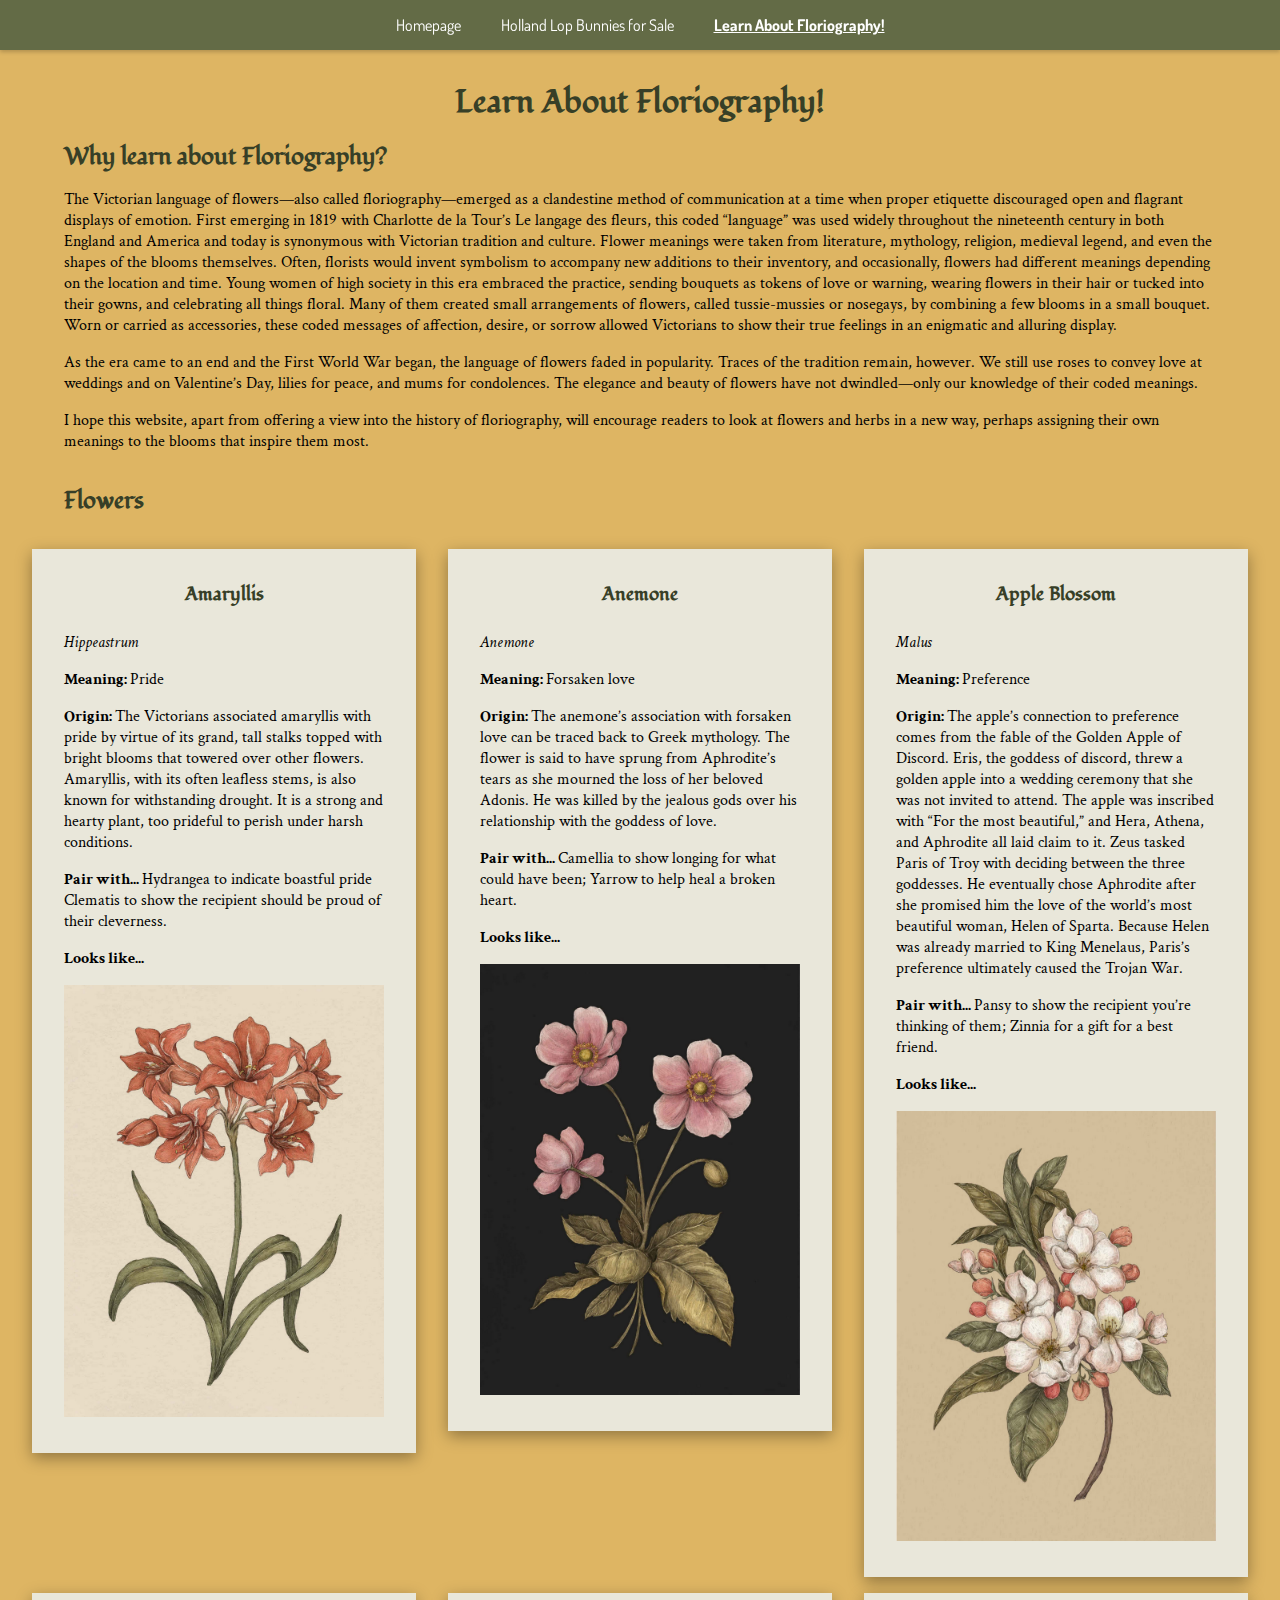
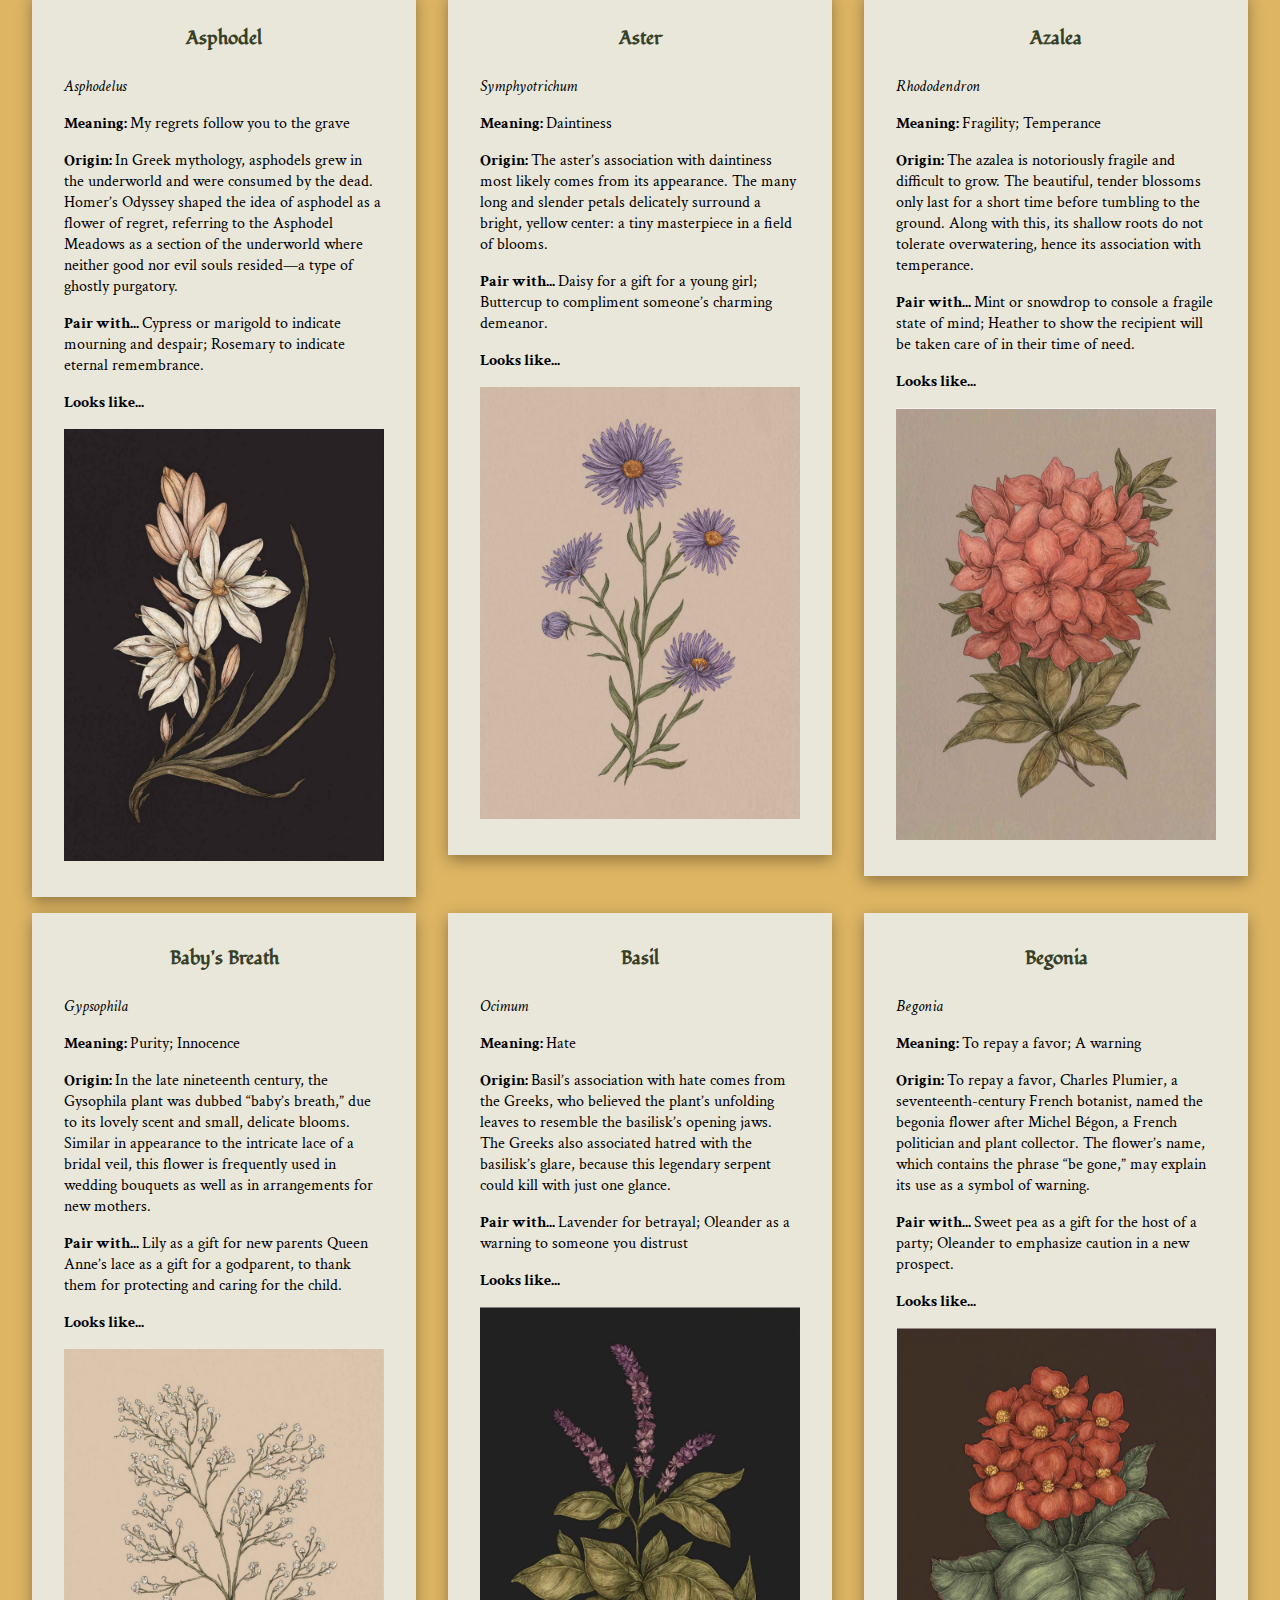
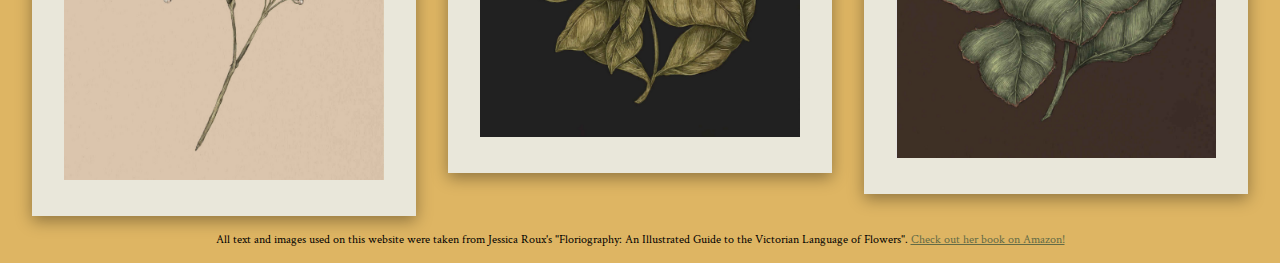
==== floriography.html @ d9029545 "Adding files and floriography styles" ====
<!DOCTYPE html>
<html lang="en">
  <head>
    <meta charset="UTF-8">
    <title>Angelica Madera's Website</title>
    <link rel="stylesheet" href="css/style.css">
    <link rel="stylesheet" type="text/css" href="css/normalize.css">
    <link rel="stylesheet" href="css/floriography.css">
    <link rel="preconnect" href="https://fonts.gstatic.com" crossorigin>
    <link href="https://fonts.googleapis.com/css2?family=Nunito:wght@300;700&display=swap" rel="stylesheet">
    <link rel="preconnect" href="https://fonts.googleapis.com">
    <link href="https://fonts.googleapis.com/css2?family=Pacifico&display=swap" rel="stylesheet">
    <link rel="preconnect" href="https://fonts.googleapis.com">
    <link rel="preconnect" href="https://fonts.gstatic.com" crossorigin>
    <link href="https://fonts.googleapis.com/css2?family=Fondamento&display=swap" rel="stylesheet">
    <link rel="preconnect" href="https://fonts.googleapis.com">
<link rel="preconnect" href="https://fonts.gstatic.com" crossorigin>
<link href="https://fonts.googleapis.com/css2?family=Crimson+Text&display=swap" rel="stylesheet">
<link rel="preconnect" href="https://fonts.googleapis.com">
<link rel="preconnect" href="https://fonts.googleapis.com">
<link rel="preconnect" href="https://fonts.gstatic.com" crossorigin>
<link href="https://fonts.googleapis.com/css2?family=Dosis:wght@400;700&display=swap" rel="stylesheet">
    <!-- <link rel="icon" href="http://web.iit.edu/sites/web/themes/iit_web/favicon.ico"> -->
  </head>
  <body>
    <header>
      <nav>
        <ul>
          <li><a href="index.html">Homepage</a></li>
          <li><a href="hollandLops.html">Holland Lop Bunnies for Sale</a></li>
          <li id="onpage"><a href="#">Learn About Floriography!</a></li>
        </ul>
      </nav>
    </header>
    <main>
      <h1 id="title">Learn About Floriography!</h1>
      <section id="learn">
        <h2>Why learn about Floriography?</h2>
        <p>The Victorian language of flowers—also called floriography—emerged as a clandestine method of communication at
          a time when proper etiquette discouraged open and flagrant displays of emotion. First emerging in 1819 with Charlotte
          de la Tour’s Le langage des fleurs, this coded “language” was used widely throughout the nineteenth century in both
          England and America and today is synonymous with Victorian tradition and culture. Flower meanings were taken from
          literature, mythology, religion, medieval legend, and even the shapes of the blooms themselves. Often, florists would invent
          symbolism to accompany new additions to their inventory, and occasionally, flowers had different meanings
          depending on the location and time. Young women of high society in this era embraced the practice, sending bouquets as
          tokens of love or warning, wearing flowers in their hair or tucked into their gowns, and celebrating all things floral.
          Many of them created small arrangements of flowers, called tussie-mussies or nosegays, by combining a few blooms
          in a small bouquet. Worn or carried as accessories, these coded messages of affection, desire, or sorrow allowed
          Victorians to show their true feelings in an enigmatic and alluring display.</p>
        <p>As the era came to an end and the First World War began, the language of flowers faded in popularity. Traces of
          the tradition remain, however. We still use roses to convey love at weddings and on Valentine’s Day, lilies for
          peace, and mums for condolences. The elegance and beauty of flowers have not dwindled—only our knowledge of
          their coded meanings. </p>
        <p>I hope this website, apart from offering a view into the history of floriography, will encourage readers to
          look at
          flowers and herbs in a new way, perhaps assigning their own meanings to the blooms that inspire them most.</p>
      </section>
      <section id="flowers">
        <h2>Flowers</h2>
        <div class="flower">
          <h3>Amaryllis</h3>
          <p><em>Hippeastrum</em></p>
          <p><strong>Meaning: </strong>Pride</p>
          <p><strong>Origin: </strong>The Victorians associated amaryllis with pride by virtue of its grand, tall stalks
            topped
            with bright blooms that towered over other flowers. Amaryllis, with its often leafless stems, is also known
            for
            withstanding drought. It is a strong and hearty plant, too prideful to perish under harsh conditions.</p>
          <p><strong>Pair with... </strong>Hydrangea to indicate boastful pride Clematis to show the recipient should be
            proud
            of their cleverness.</p>
          <p><strong>Looks like...</strong></p>
          <img src="assets/amaryllis.png" alt="Drawing of amaryllis flower">
        </div>
        <div class="flower">
          <h3>Anemone</h3>
          <p><em>Anemone</em></p>
          <p><strong>Meaning: </strong>Forsaken love</p>
          <p><strong>Origin: </strong>The anemone’s association with forsaken love can be traced back to Greek mythology.
            The
            flower is said to have sprung from Aphrodite’s tears as she mourned the loss of her beloved Adonis. He was
            killed by the jealous gods over his relationship with the goddess of love.</p>
          <p><strong>Pair with... </strong>Camellia to show longing for what could have been; Yarrow to help heal a broken
            heart.</p>
          <p><strong>Looks like...</strong></p>
          <img src="assets/anemone.png" alt="Drawing of anemone flower">
        </div>
        <div class="flower">
          <h3>Apple Blossom</h3>
          <p><em>Malus</em></p>
          <p><strong>Meaning: </strong>Preference</p>
          <p><strong>Origin: </strong>The apple’s connection to preference comes from the fable of the Golden Apple of
            Discord.
            Eris, the goddess of discord, threw a golden apple into a wedding ceremony that she was not invited to attend.
            The apple was inscribed with “For the most beautiful,” and Hera, Athena, and Aphrodite all laid claim to it.
            Zeus
            tasked Paris of Troy with deciding between the three goddesses. He eventually chose Aphrodite after she
            promised
            him the love of the world’s most beautiful woman, Helen of Sparta. Because Helen was already married to King
            Menelaus, Paris’s preference ultimately caused the Trojan War.</p>
          <p><strong>Pair with... </strong>Pansy to show the recipient you’re thinking of them; Zinnia for a gift for a
            best friend.</p>
          <p><strong>Looks like...</strong></p>
          <img src="assets/apple-blossom.png" alt="Drawing of apple blossom flower">
        </div>
        <div class="flower">
          <h3>Asphodel</h3>
          <p><em>Asphodelus</em></p>
          <p><strong>Meaning: </strong>My regrets follow you to the grave</p>
          <p><strong>Origin: </strong>In Greek mythology, asphodels grew in the underworld and were consumed by the dead.
            Homer’s Odyssey shaped the idea of asphodel as a flower of regret, referring to the Asphodel Meadows as a
            section of the underworld where neither good nor evil souls resided—a type of ghostly purgatory.</p>
          <p><strong>Pair with... </strong>Cypress or marigold to indicate mourning and despair; Rosemary to indicate
            eternal
            remembrance.</p>
          <p><strong>Looks like...</strong></p>
          <img src="assets/asphodel.png" alt="Drawing of asphodel flower">
        </div>
        <div class="flower">
          <h3>Aster</h3>
          <p><em>Symphyotrichum</em></p>
          <p><strong>Meaning: </strong>Daintiness</p>
          <p><strong>Origin: </strong>The aster’s association with daintiness most likely comes from its appearance. The
            many
            long and slender petals delicately surround a bright, yellow center: a tiny masterpiece in a field of blooms.
          </p>
          <p><strong>Pair with... </strong>Daisy for a gift for a young girl; Buttercup to compliment someone’s charming
            demeanor.</p>
          <p><strong>Looks like...</strong></p>
          <img src="assets/aster.png" alt="Drawing of aster flower">
        </div>
        <div class="flower">
          <h3>Azalea</h3>
          <p><em>Rhododendron</em></p>
          <p><strong>Meaning: </strong>Fragility; Temperance</p>
          <p><strong>Origin: </strong>The azalea is notoriously fragile and difficult to grow. The beautiful, tender
            blossoms only
            last for a short time before tumbling to the ground. Along with this, its shallow roots do not tolerate
            overwatering,
            hence its association with temperance.</p>
          <p><strong>Pair with... </strong>Mint or snowdrop to console a fragile state of mind; Heather to show the
            recipient will
            be taken care of in their time of need.</p>
          <p><strong>Looks like...</strong></p>
          <img src="assets/azalea.png" alt="Drawing of azalea flower">
        </div>
        <div class="flower">
          <h3>Baby's Breath</h3>
          <p><em>Gypsophila</em></p>
          <p><strong>Meaning: </strong>Purity; Innocence</p>
          <p><strong>Origin: </strong>In the late nineteenth century, the Gysophila plant was dubbed
            “baby’s breath,” due to its lovely scent and small, delicate blooms. Similar in appearance to the intricate
            lace
            of a bridal veil, this flower is frequently used in wedding bouquets as well as in arrangements for new
            mothers.</p>
          <p><strong>Pair with... </strong>Lily as a gift for new parents Queen Anne’s lace as a gift for a godparent, to
            thank
            them for protecting and caring for the child.</p>
          <p><strong>Looks like...</strong></p>
          <img src="assets/babys-breath.png" alt="Drawing of baby's breath flower">
        </div>
        <div class="flower">
          <h3>Basil</h3>
          <p><em>Ocimum</em></p>
          <p><strong>Meaning: </strong>Hate</p>
          <p><strong>Origin: </strong>Basil’s association with hate comes from the Greeks, who believed the plant’s
            unfolding
            leaves to resemble the basilisk’s opening jaws. The Greeks also associated hatred with the basilisk’s glare,
            because this legendary serpent could kill with just one glance.</p>
          <p><strong>Pair with... </strong>Lavender for betrayal; Oleander as a warning to someone you distrust</p>
          <p><strong>Looks like...</strong></p>
          <img src="assets/basil.png" alt="Drawing of basil flower">
        </div>
        <div class="flower">
          <h3>Begonia</h3>
          <p><em>Begonia</em></p>
          <p><strong>Meaning: </strong>To repay a favor; A warning</p>
          <p><strong>Origin: </strong>To repay a favor, Charles Plumier, a seventeenth-century French botanist, named the
            begonia
            flower after Michel Bégon, a French politician and plant collector. The flower’s name, which contains the
            phrase
            “be gone,” may explain its use as a symbol of warning.</p>
          <p><strong>Pair with... </strong>Sweet pea as a gift for the host of a party; Oleander to emphasize caution in a
            new prospect.</p>
          <p><strong>Looks like...</strong></p>
          <img src="assets/begonia.png" alt="Drawing of begonia flower">
        </div>
      </section>
    </main>
    <footer>
      <p>All text and images used on this website were taken from Jessica Roux's "Floriography: An Illustrated Guide to the
        Victorian Language of Flowers".
        <a
          href="https://www.amazon.com/Floriography-Illustrated-Victorian-Language-Flowers/dp/1524858145/ref=sr_1_1?keywords=floriography+an+illustrated+guide+to+the+victorian+language&qid=1675708250&sprefix=floriography%2Caps%2C216&sr=8-1">
          Check out her book on Amazon!</a>
      </p>
    </footer>
  </body>
</html>
---- css/style.css ----
nav {
    font-family: 'Dosis', sans-serif;
    font-size: 16px;
    background-color: #636B46;
    overflow: hidden;
    float: left;
    width: 100%;
    position: fixed;
    top: 0;
    box-shadow: 0 2px 4px 0 rgba(0,0,0,.2);
}

nav ul {
    list-style-type: none;
    margin: 0;
    padding: 0;
    position: relative;
    left: 50%;
    float: left;
}

nav ul li {
    float: left;
    position: relative;
    right: 50%;
    display: block;
}

nav ul li a {
    display: block;
    padding: 15px 20px;
    color: #fff;
    text-decoration: none;  
}

nav ul li a:hover {
    background-color: #373f27;
}

#onpage {
    color: white;
    font-weight: bold;
    text-decoration: underline;
}

#title {
    margin: 0px;
}
---- css/floriography.css ----
body {
    background-color: #deb563;
}

h1 {
    text-align: center;
    padding-top: 2.5em;
}

h1, h2, h3 {
    font-family: 'Fondamento', cursive;
    color: #373f27;
}

h3 {
    margin: 0px;
    text-align: center;
    padding-bottom: .5em;
}

#learn > p, h2, footer {
    width: 90%;
    margin: 1rem auto;
}

p {
    font-family: 'Crimson Text', serif;
}

section#flowers {
    display: flex;
    flex-wrap: wrap;
    row-gap: 16px;
    column-gap: 32px;
    margin: auto;
    justify-content: center;
}

.flower {
    box-shadow: rgb(0 0 0 / 35%) 0px 5px 15px;
    background-color: #e9e7da;
    width: 25%;
    padding: 2em;
    height: fit-content;
}

footer > p {
    text-align: center;
    font-size: 12px;
}

a {
    color:#636B46;
}

a:hover, a:hover {
    color:#636B46;
    text-decoration: none;
}

a:active {
    color: #636B46;
}

img {
    width: 100%;
    max-width: 100%;
    height: auto;
}
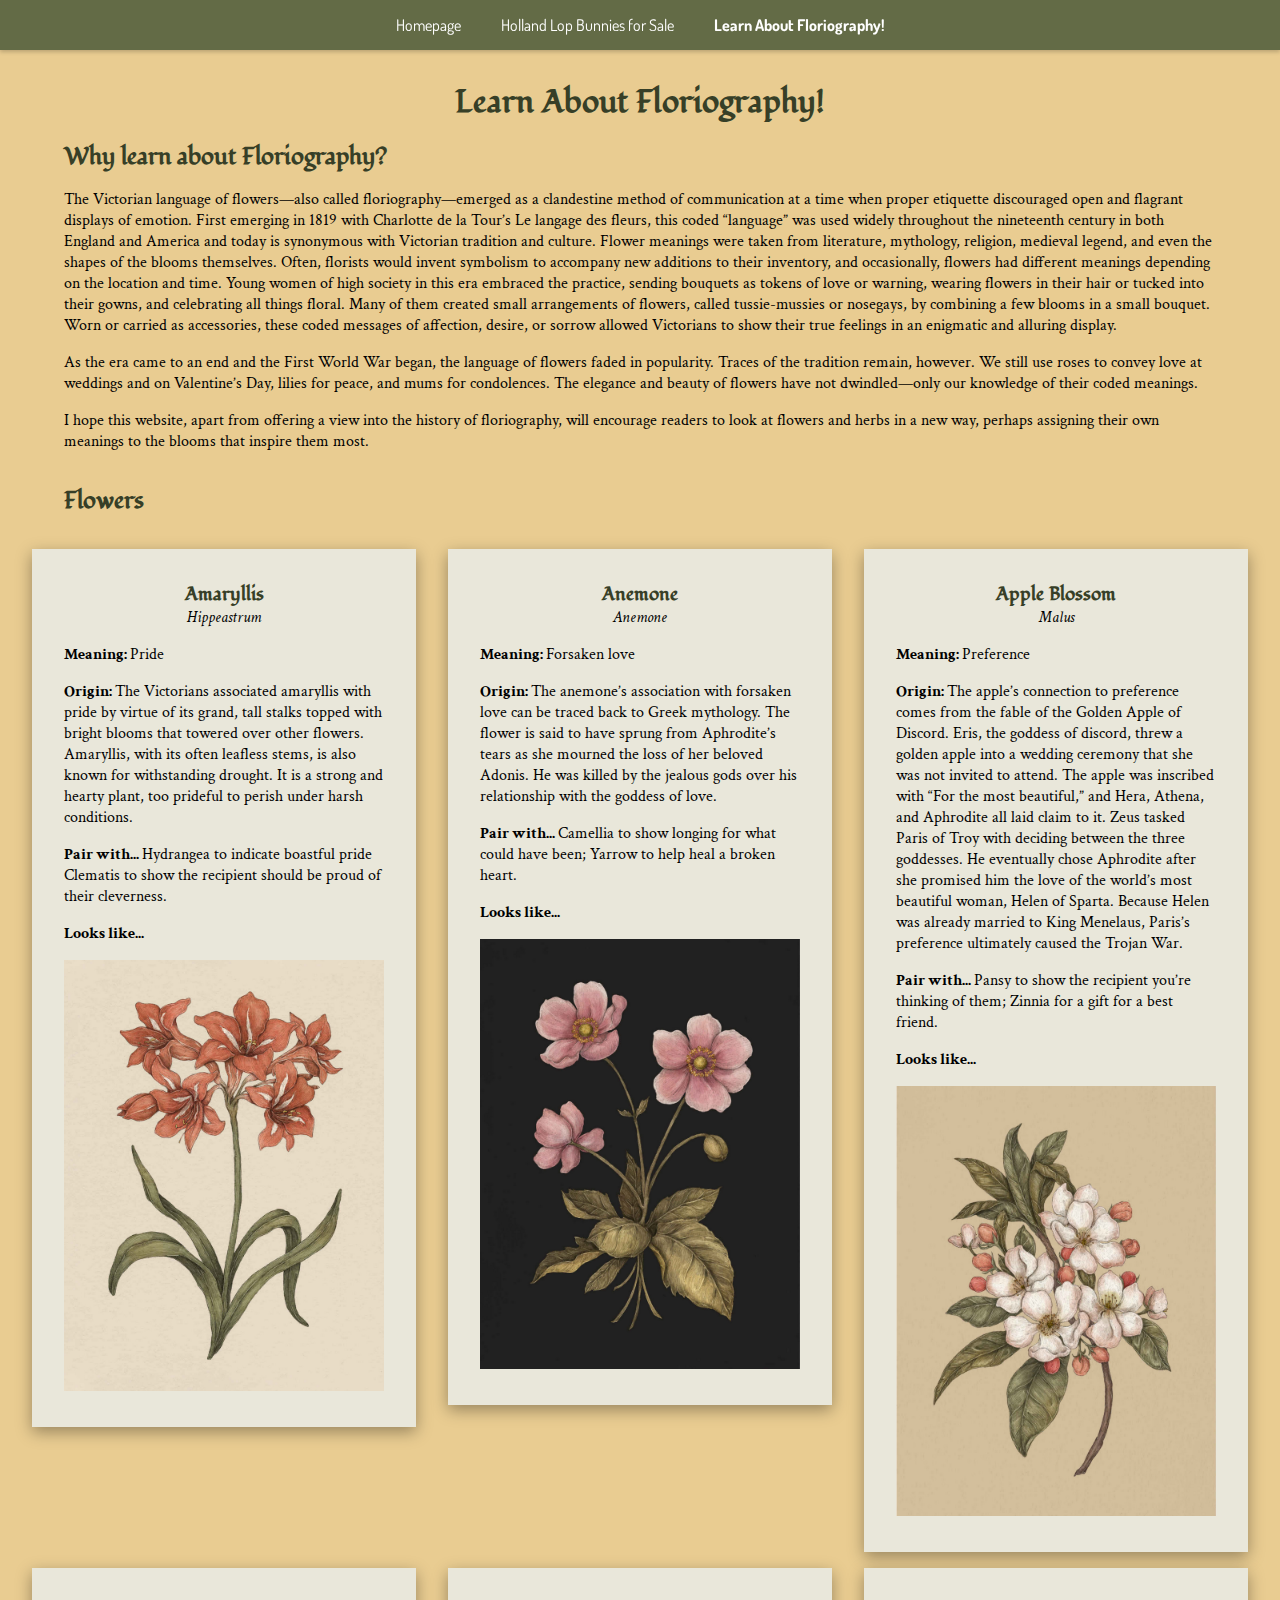
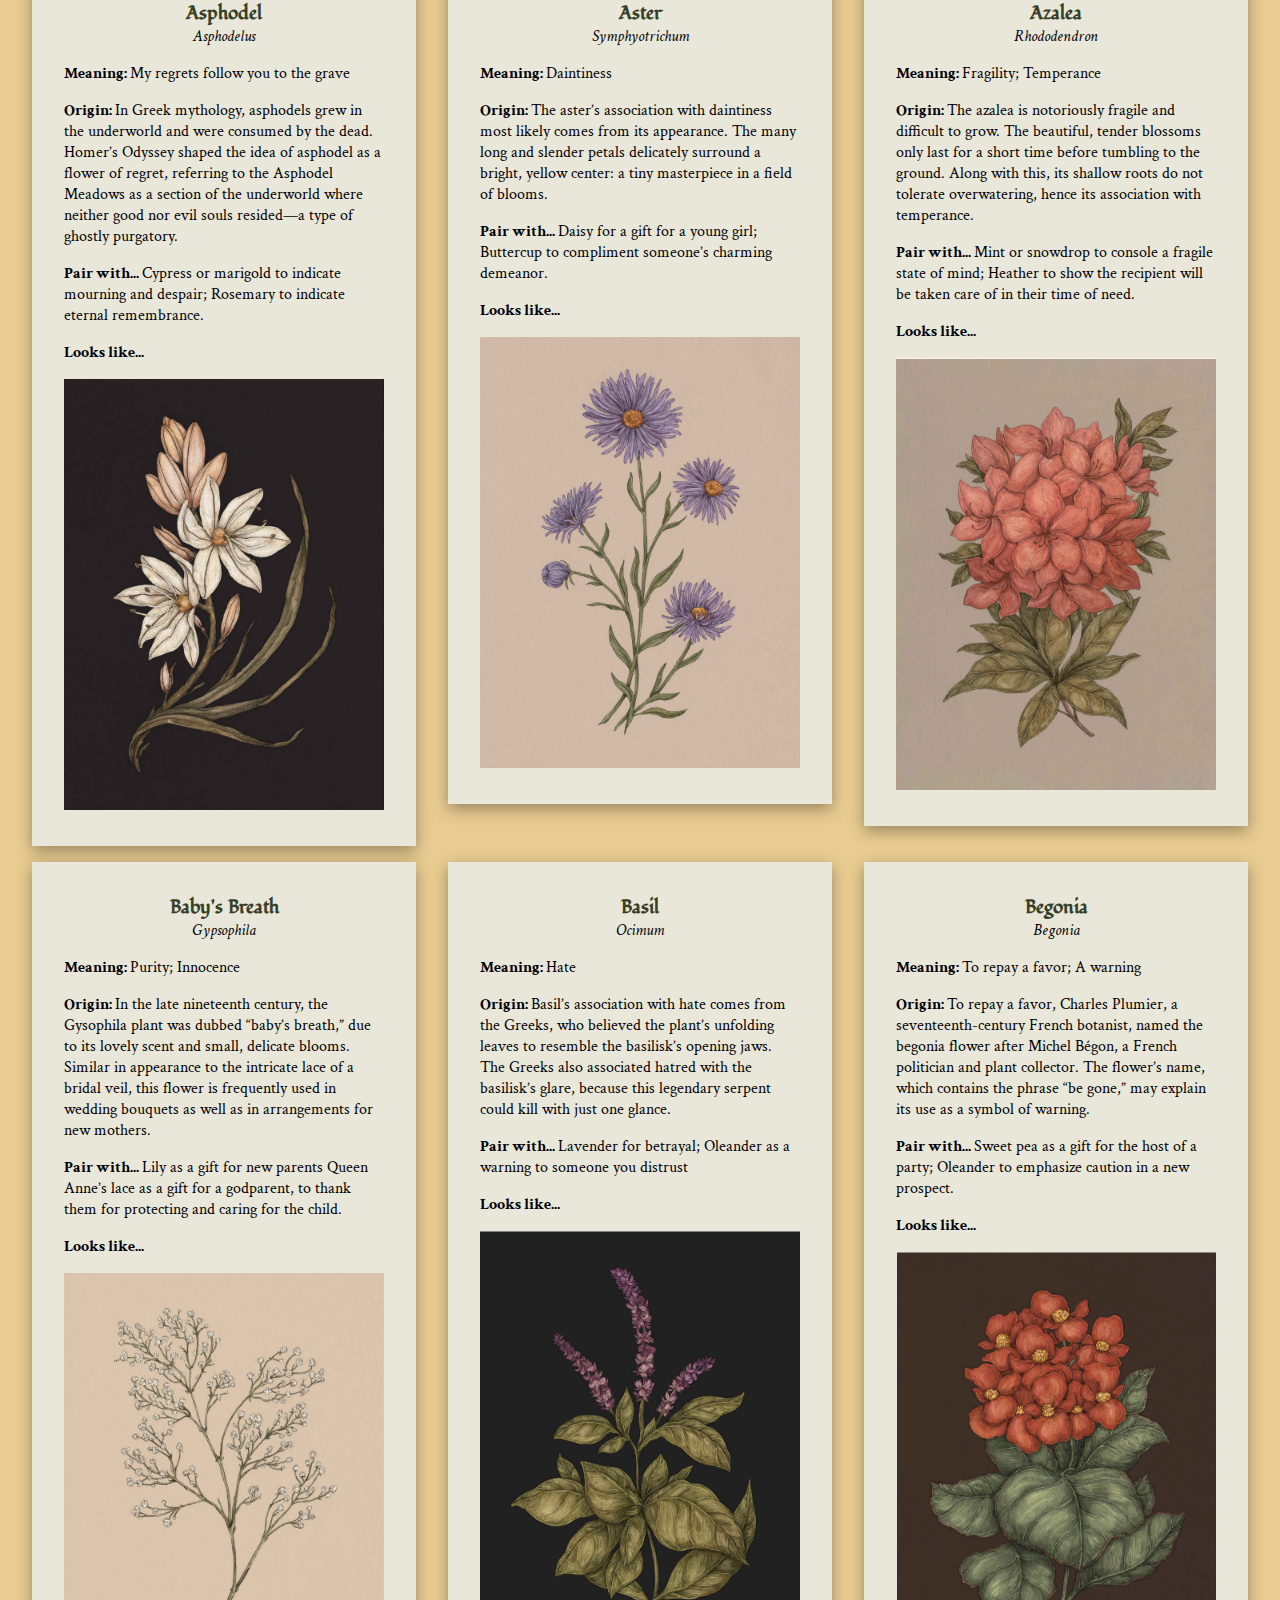
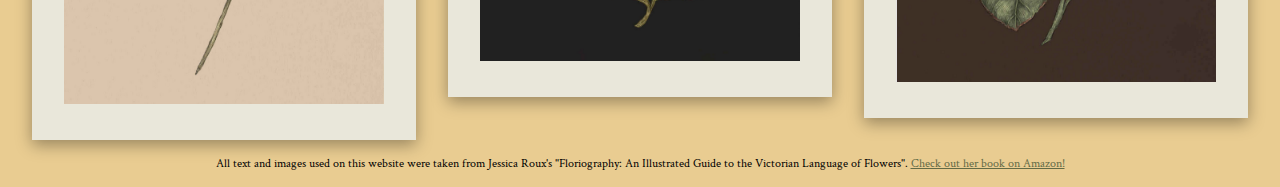
==== commit 5ddb789b: "concised google font api links in all html pages" ====
--- a/floriography.html
+++ b/floriography.html
@@ -6,21 +6,10 @@
     <link rel="stylesheet" href="css/style.css">
     <link rel="stylesheet" type="text/css" href="css/normalize.css">
     <link rel="stylesheet" href="css/floriography.css">
-    <link rel="preconnect" href="https://fonts.gstatic.com" crossorigin>
-    <link href="https://fonts.googleapis.com/css2?family=Nunito:wght@300;700&display=swap" rel="stylesheet">
-    <link rel="preconnect" href="https://fonts.googleapis.com">
-    <link href="https://fonts.googleapis.com/css2?family=Pacifico&display=swap" rel="stylesheet">
     <link rel="preconnect" href="https://fonts.googleapis.com">
     <link rel="preconnect" href="https://fonts.gstatic.com" crossorigin>
-    <link href="https://fonts.googleapis.com/css2?family=Fondamento&display=swap" rel="stylesheet">
-    <link rel="preconnect" href="https://fonts.googleapis.com">
-<link rel="preconnect" href="https://fonts.gstatic.com" crossorigin>
-<link href="https://fonts.googleapis.com/css2?family=Crimson+Text&display=swap" rel="stylesheet">
-<link rel="preconnect" href="https://fonts.googleapis.com">
-<link rel="preconnect" href="https://fonts.googleapis.com">
-<link rel="preconnect" href="https://fonts.gstatic.com" crossorigin>
-<link href="https://fonts.googleapis.com/css2?family=Dosis:wght@400;700&display=swap" rel="stylesheet">
-    <!-- <link rel="icon" href="http://web.iit.edu/sites/web/themes/iit_web/favicon.ico"> -->
+    <link href="https://fonts.googleapis.com/css2?family=Crimson+Text&family=Dosis:wght@400;700&family=Fondamento&display=swap" rel="stylesheet">
+    <link rel="icon" href="assets/flower-icon.jpg">
   </head>
   <body>
     <header>
--- a/css/style.css
+++ b/css/style.css
@@ -8,6 +8,7 @@
     position: fixed;
     top: 0;
     box-shadow: 0 2px 4px 0 rgba(0,0,0,.2);
+    z-index: 2;
 }
 
 nav ul {
@@ -33,16 +34,47 @@
     text-decoration: none;  
 }
 
-nav ul li a:hover {
+nav ul li a:hover, nav ul li a:focus {
+    color: #fff;
     background-color: #373f27;
+}
+
+nav ul li a:after {
+    content: '';
+    position: absolute;
+    width: 100%;
+    transform: scaleX(0);
+    height: 2px;
+    bottom: 0;
+    left: 0;
+    background-color: #fff;
+    transform-origin: bottom right;
+    transition: transform 0.25s ease-out;
+}
+
+nav ul li a:hover:after {
+    transform: scaleX(1);
+    transform-origin: bottom left;
 }
 
 #onpage {
     color: white;
     font-weight: bold;
-    text-decoration: underline;
 }
 
 #title {
     margin: 0px;
+}
+
+a {
+    color:#636B46;
+}
+
+a:hover, a:focus {
+    color:#636B46;
+    text-decoration: none;
+}
+
+a:active {
+    color: #636B46;
 }--- a/css/floriography.css
+++ b/css/floriography.css
@@ -1,5 +1,5 @@
 body {
-    background-color: #deb563;
+    background-color: #e9cc91;
 }
 
 h1 {
@@ -15,7 +15,6 @@
 h3 {
     margin: 0px;
     text-align: center;
-    padding-bottom: .5em;
 }
 
 #learn > p, h2, footer {
@@ -27,7 +26,7 @@
     font-family: 'Crimson Text', serif;
 }
 
-section#flowers {
+#flowers {
     display: flex;
     flex-wrap: wrap;
     row-gap: 16px;
@@ -49,21 +48,13 @@
     font-size: 12px;
 }
 
-a {
-    color:#636B46;
-}
-
-a:hover, a:hover {
-    color:#636B46;
-    text-decoration: none;
-}
-
-a:active {
-    color: #636B46;
-}
-
 img {
     width: 100%;
     max-width: 100%;
     height: auto;
 }
+
+.flower > p:first-of-type {
+    margin: 0px;
+    text-align: center;
+}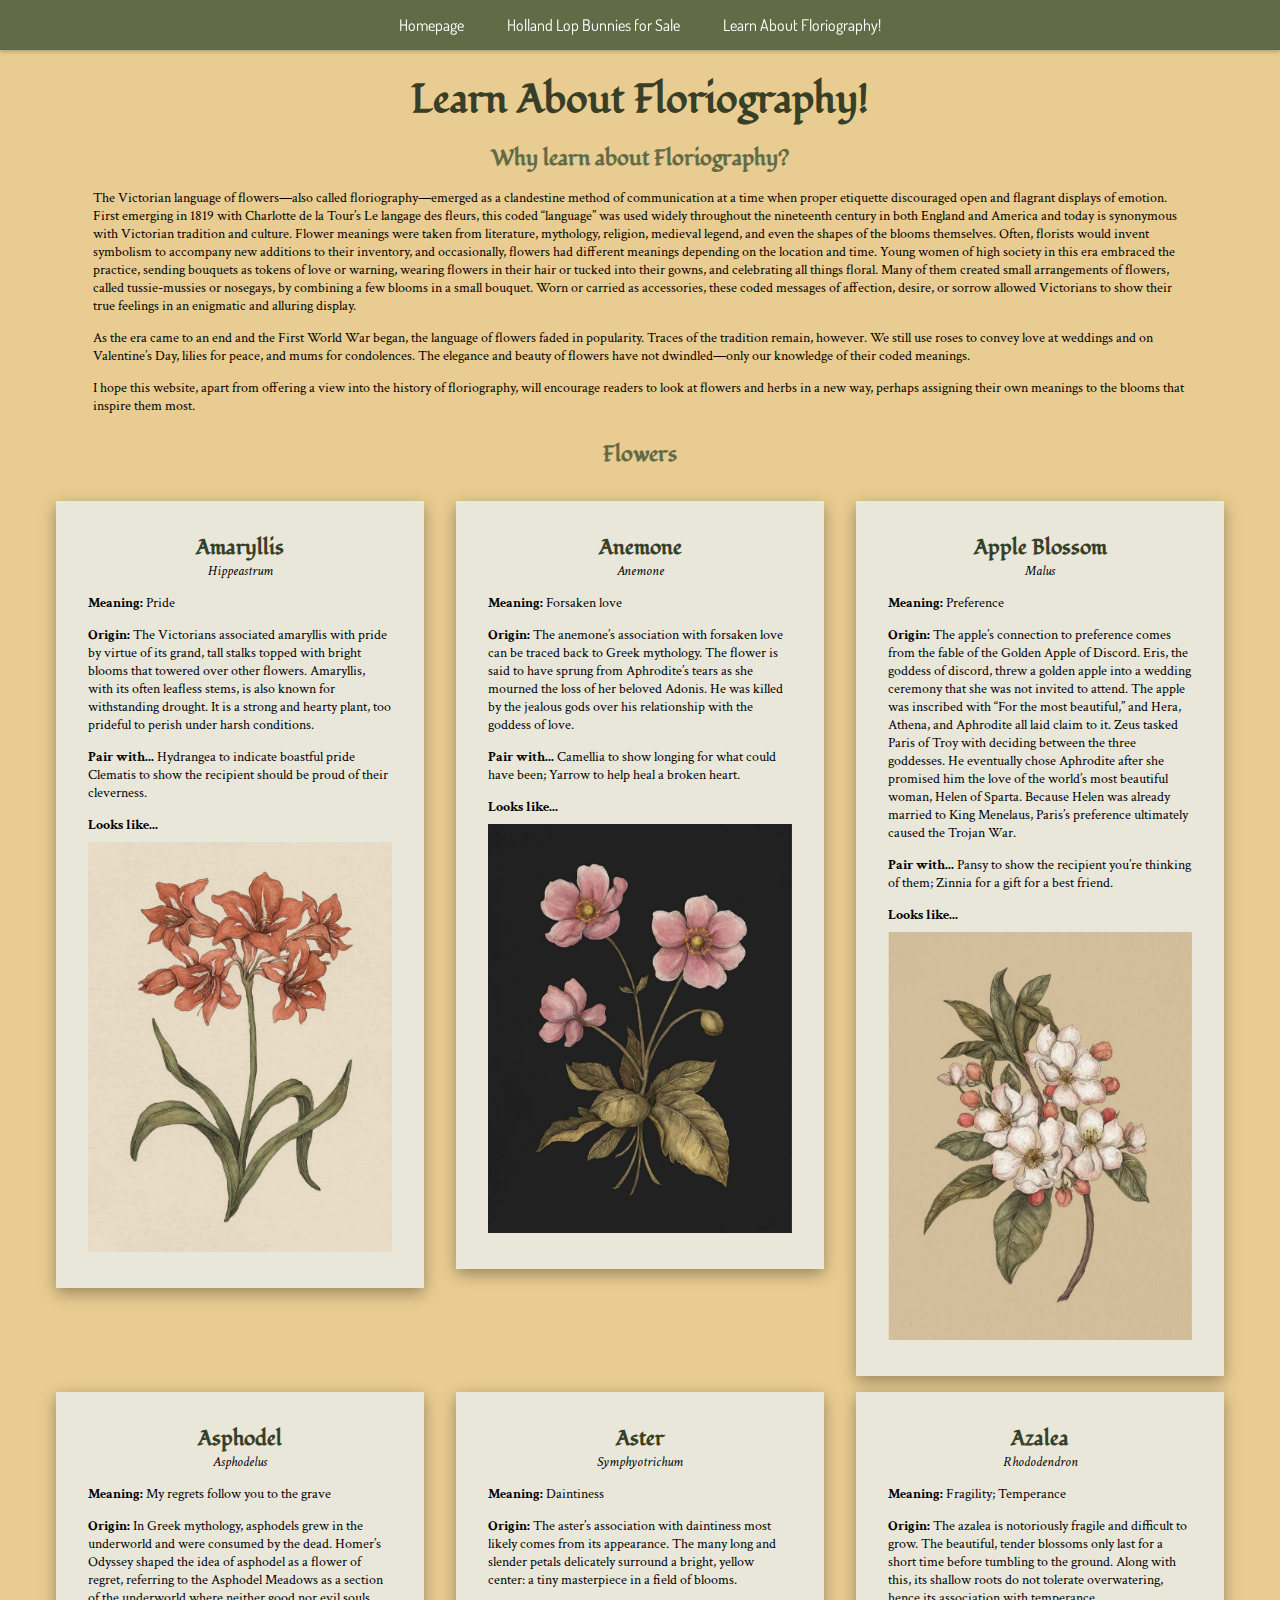
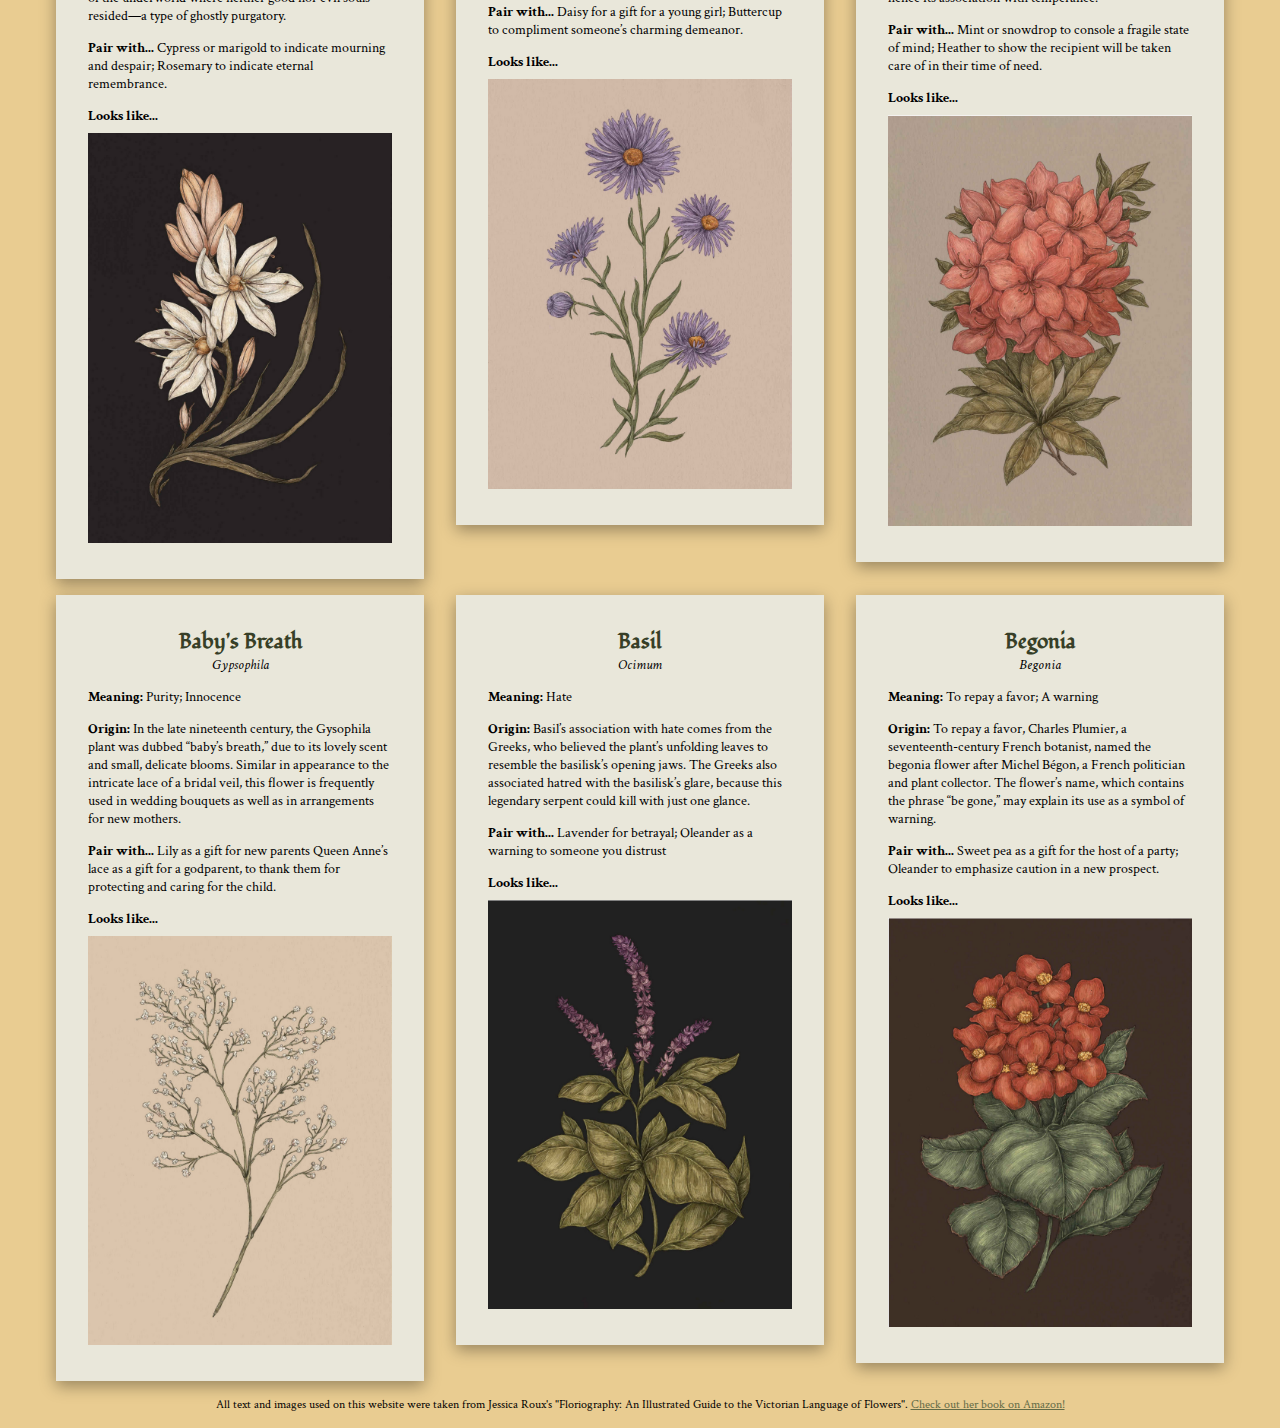
==== commit d371af66: "merging all styles into one css file" ====
--- a/floriography.html
+++ b/floriography.html
@@ -3,28 +3,27 @@
   <head>
     <meta charset="UTF-8">
     <title>Angelica Madera's Website</title>
+    <link rel="stylesheet" type="text/css" href="css/normalize.css">
     <link rel="stylesheet" href="css/style.css">
-    <link rel="stylesheet" type="text/css" href="css/normalize.css">
-    <link rel="stylesheet" href="css/floriography.css">
     <link rel="preconnect" href="https://fonts.googleapis.com">
     <link rel="preconnect" href="https://fonts.gstatic.com" crossorigin>
     <link href="https://fonts.googleapis.com/css2?family=Crimson+Text&family=Dosis:wght@400;700&family=Fondamento&display=swap" rel="stylesheet">
     <link rel="icon" href="assets/flower-icon.jpg">
   </head>
-  <body>
+  <body id="floriography">
     <header>
       <nav>
         <ul>
           <li><a href="index.html">Homepage</a></li>
-          <li><a href="hollandLops.html">Holland Lop Bunnies for Sale</a></li>
+          <li><a href="hollandlops.html">Holland Lop Bunnies for Sale</a></li>
           <li id="onpage"><a href="#">Learn About Floriography!</a></li>
         </ul>
       </nav>
     </header>
     <main>
-      <h1 id="title">Learn About Floriography!</h1>
+      <h1 id="floriography-header">Learn About Floriography!</h1>
       <section id="learn">
-        <h2>Why learn about Floriography?</h2>
+        <h2 class="floriography-subheader">Why learn about Floriography?</h2>
         <p>The Victorian language of flowers—also called floriography—emerged as a clandestine method of communication at
           a time when proper etiquette discouraged open and flagrant displays of emotion. First emerging in 1819 with Charlotte
           de la Tour’s Le langage des fleurs, this coded “language” was used widely throughout the nineteenth century in both
@@ -45,7 +44,7 @@
           flowers and herbs in a new way, perhaps assigning their own meanings to the blooms that inspire them most.</p>
       </section>
       <section id="flowers">
-        <h2>Flowers</h2>
+        <h2 class="floriography-subheader">Flowers</h2>
         <div class="flower">
           <h3>Amaryllis</h3>
           <p><em>Hippeastrum</em></p>
--- a/css/style.css
+++ b/css/style.css
@@ -1,80 +1,467 @@
 nav {
-    font-family: 'Dosis', sans-serif;
-    font-size: 16px;
-    background-color: #636B46;
-    overflow: hidden;
-    float: left;
-    width: 100%;
-    position: fixed;
-    top: 0;
-    box-shadow: 0 2px 4px 0 rgba(0,0,0,.2);
-    z-index: 2;
+	font-family: 'Dosis', sans-serif;
+	font-size: 16px;
+	background-color: #636B46;
+	overflow: hidden;
+	float: left;
+	width: 100%;
+	position: fixed;
+	top: 0;
+	box-shadow: 0 2px 4px 0 rgba(0, 0, 0, .2);
+	z-index: 2;
 }
 
 nav ul {
-    list-style-type: none;
-    margin: 0;
-    padding: 0;
-    position: relative;
-    left: 50%;
-    float: left;
+	list-style-type: none;
+	margin: 0;
+	padding: 0;
+	position: relative;
+	left: 50%;
+	float: left;
 }
 
 nav ul li {
-    float: left;
-    position: relative;
-    right: 50%;
-    display: block;
+	position: relative;
+	right: 50%;
+	display: inline-block;
+  list-style-type: none;
 }
 
 nav ul li a {
-    display: block;
-    padding: 15px 20px;
-    color: #fff;
-    text-decoration: none;  
-}
-
-nav ul li a:hover, nav ul li a:focus {
-    color: #fff;
-    background-color: #373f27;
+	display: inline-block;
+	padding: 15px 20px;
+	color: #fff;
+	text-decoration: none;
+}
+
+nav ul li a:hover,
+nav ul li a:focus {
+	color: #fff;
+	background-color: #373f27;
+  text-shadow: 0 1px 1px rgba(0,0,0, .8);
 }
 
 nav ul li a:after {
-    content: '';
-    position: absolute;
-    width: 100%;
-    transform: scaleX(0);
-    height: 2px;
-    bottom: 0;
-    left: 0;
-    background-color: #fff;
-    transform-origin: bottom right;
-    transition: transform 0.25s ease-out;
+	content: '';
+	position: absolute;
+	width: 100%;
+	transform: scaleX(0);
+	height: 2px;
+	bottom: 0;
+	left: 0;
+	background-color: #fff;
+	transform-origin: bottom right;
+	transition: transform 0.25s ease-out;
 }
 
 nav ul li a:hover:after {
-    transform: scaleX(1);
-    transform-origin: bottom left;
-}
-
-#onpage {
-    color: white;
-    font-weight: bold;
+	transform: scaleX(1);
+	transform-origin: bottom left;
 }
 
 #title {
-    margin: 0px;
+	margin: 0px;
 }
 
 a {
-    color:#636B46;
-}
-
-a:hover, a:focus {
-    color:#636B46;
-    text-decoration: none;
+	color: #636b46;
+}
+
+a:hover,
+a:focus {
+	color: #636b46;
+	text-decoration: none;
 }
 
 a:active {
-    color: #636B46;
+	color: #636b46;
+}
+
+/*index.html*/
+body {
+	background-color: #fff3e5;
+}
+
+img#headshot {
+	display: block;
+	margin-left: auto;
+	margin-right: auto;
+	width: 100px;
+	height: 100px;
+	padding-top: 80px;
+	clip-path: circle(46px at 50px 135px);
+}
+
+h1 {
+	font-family: "Big Shoulders Display", cursive;
+	font-size: 2.5em;
+	text-align: center;
+	margin: 0.8em 0 0.1em;
+}
+
+h2 {
+	color: #636b46;
+	text-align: center;
+	font-size: 16px;
+	margin: 0.2em;
+}
+
+h3 {
+	color: #000;
+	font-size: 21px;
+	margin: 0.8em 0 0.4em;
+	border-bottom: solid #000;
+}
+
+h4 {
+	font-size: 16px;
+	font-weight: bold;
+	color: #636b46;
+	margin: 12px 0px 2px;
+}
+
+section>h4:first-of-type {
+	margin: 6px 0px 2px;
+}
+
+p,
+main>li,
+h2 {
+	font-family: system-ui;
+}
+
+main {
+	margin: auto;
+	width: 95%;
+	margin-bottom: 1em;
+}
+
+#info-container {
+	display: flex;
+	justify-content: center;
+	column-gap: 2em;
+}
+
+.info {
+	display: inline-flex;
+	display: flex;
+	align-items: center;
+	column-gap: 0.5em;
+}
+
+.info>p,
+.info>a {
+	font-size: 0.8em;
+}
+
+.info>i {
+	color: #636b46;
+}
+
+.info>svg {
+	fill: #636b46;
+}
+
+section>p {
+	margin: 4px 0px;
+}
+
+main#resume li {
+	font-size: 12px;
+}
+
+main#resume {
+	display: flex;
+	column-gap: 1em;
+}
+
+#right {
+	width: 20%;
+}
+
+#left {
+	width: 80%;
+}
+
+.right-float {
+	float: right;
+	text-align: right;
+	width: 50%;
+}
+
+.left-float {
+	float: left;
+	text-align: left;
+	width: 50%;
+}
+
+.float {
+	clear: both;
+}
+
+.clear {
+	clear: both;
+}
+
+ul {
+	margin: 0.3em 0;
+}
+
+main p {
+	font-size: 14px;
+}
+
+p {
+	margin: 0.2em 0em;
+}
+
+/*holland lops styles */
+body#bunny-body {
+  background-color: #c5b6b5;
+}
+
+h1#bunny-header {
+  color: #282e1c;
+  font-family: 'Londrina Solid', cursive;
+  text-align: center;
+  padding-top: 2.5rem;
+  margin-bottom: .5em;
+  font-size: 3em;
+}
+
+h2.bunny-subheader {
+  font-family: 'Sansita', sans-serif;
+  color: #282e1c;
+  text-align: center;
+  font-size: 1.5em;
+  margin: .5rem;
+}
+
+h3.bunny-section-subheader {
+  color: #282e1c;
+  font-size: 18px;
+  text-align: center;
+  margin: 0px;
+  padding-bottom: 4px;
+  font-family: 'Sansita', sans-serif;
+	border-bottom: none;
+}
+
+#about > p {
+  width: 90%;
+  margin: 1rem auto;
+  font-size: 14px;
+}
+
+#about {
+  text-align: center;
+}
+
+#flex {
+  display: flex;
+  flex-wrap: wrap;
+  row-gap: 24px;
+  column-gap: 32px;
+  margin: 1em auto;
+  justify-content: center;
+}
+
+.bun {
+  box-shadow: rgb(0 0 0 / 7%) 0px 1px 2px, rgb(0 0 0 / 7%) 0px 2px 4px, rgb(0 0 0 / 7%) 0px 4px 8px, rgb(0 0 0 / 7%) 0px 8px 16px, rgb(0 0 0 / 7%) 0px 16px 32px, rgb(0 0 0 / 7%) 0px 32px 64px;
+  background-color: white;
+  width: 25%;
+  padding: 2em;
+  font-size: 10px;
+  height: fit-content;
+}
+
+.bun-info {
+  margin: 8px 0;
+  text-align: center;
+  font-size: 12px;
+}
+
+.bun-info > p {
+  padding: 0px;
+}
+
+iframe {
+  width: 500px;
+  height: 350px;
+  border: none;
+}
+
+img.bunny-image{
+  display: block;
+  width: 100%;
+  height: auto;
+}
+
+.bunny-font > p {
+  font-family: 'Albert Sans', sans-serif;
+}
+
+.container {
+  position: relative;
+}
+
+.container-text {
+  position: absolute;
+  top: 0;
+  bottom: 0;
+  left: 0;
+  right: 0;
+  background: rgb(66 71 46 / 90%);
+  color: #fff;
+  font-size: 14px;
+  text-align: center;
+  visibility: hidden;
+  opacity: 0;
+  display: flex;
+  align-items: center;
+  justify-content: center;
+  transition: opacity .2s, visibility .2s;
+}
+
+.container:hover .container-text {
+  visibility: visible;
+  opacity: 1;
+}
+
+.container-text > p {
+  transition: .2s;
+  transform: translateY(1em);
+  width: 90%;
+}
+
+.container:hover .container-text > p {
+  transform: translateY(0);
+}
+
+.bunny-font > strong {
+  color: #42472e;
+}
+
+.gg-info {
+  color: #282e1c;
+}
+
+#available {
+  display: flex;
+  justify-content: center;
+  margin: 0px;
+  align-items: center;
+}
+
+#tooltip #tooltip-text {
+  visibility: hidden;
+  width: 120px;
+  background-color: white;
+  color: black;
+  text-align: center;
+  border-radius: 6px;
+  padding: 10px 10px;
+  position: absolute;
+  z-index: 1;
+  bottom: 150%;
+  left: 50%;
+  margin-left: -70px;
+}
+
+#tooltip #tooltip-text::after {
+  content: "";
+  position: absolute;
+  top: 100%;
+  left: 50%;
+  margin-left: -5px;
+  border-width: 5px;
+  border-style: solid;
+  border-color: white transparent transparent transparent;
+}
+
+#tooltip-text {
+  font-family: 'Albert Sans', sans-serif;
+  font-size: 10px;
+}
+
+#tooltip:hover #tooltip-text,
+#tooltip:focus #tooltip-text {
+  visibility: visible;
+}
+
+/*floriography styles*/
+body#floriography {
+  background-color: #e9cc91;
+}
+
+h1#floriography-header {
+  text-align: center;
+  padding-top: 1em;
+  color: #373f27;
+}
+
+h2.floriography-subheader {
+  font-size: 22px;
+  text-align: center;
+  color: #636B46;
+}
+
+.flower > h3 {
+	border-bottom: none;
+  margin: 0px;
+  text-align: center;
+  color: #373f27;
+}
+
+#floriography-header,
+.floriography-subheader,
+.flower > h3 {
+  font-family: 'Fondamento', cursive;
+}
+
+#learn > p,
+h2.floriography-subheader ,
+footer {
+  width: 90%;
+  margin: 1rem auto;
+}
+
+.flower > p,
+#learn > p,
+footer > p {
+	margin: 1em auto 0.5rem;
+  font-family: 'Crimson Text', serif;
+}
+
+#flowers {
+  display: flex;
+  flex-wrap: wrap;
+  row-gap: 16px;
+  column-gap: 32px;
+  margin: auto;
+  justify-content: center;
+}
+
+.flower {
+  box-shadow: rgb(0 0 0 / 35%) 0px 5px 15px;
+  background-color: #e9e7da;
+  width: 25%;
+  padding: 2em;
+  height: fit-content;
+}
+
+footer > p {
+  text-align: center;
+  font-size: 12px;
+}
+
+.flower > img {
+  width: 100%;
+  max-width: 100%;
+  height: auto;
+}
+
+.flower > p:first-of-type {
+  margin: 0px;
+  text-align: center;
 }